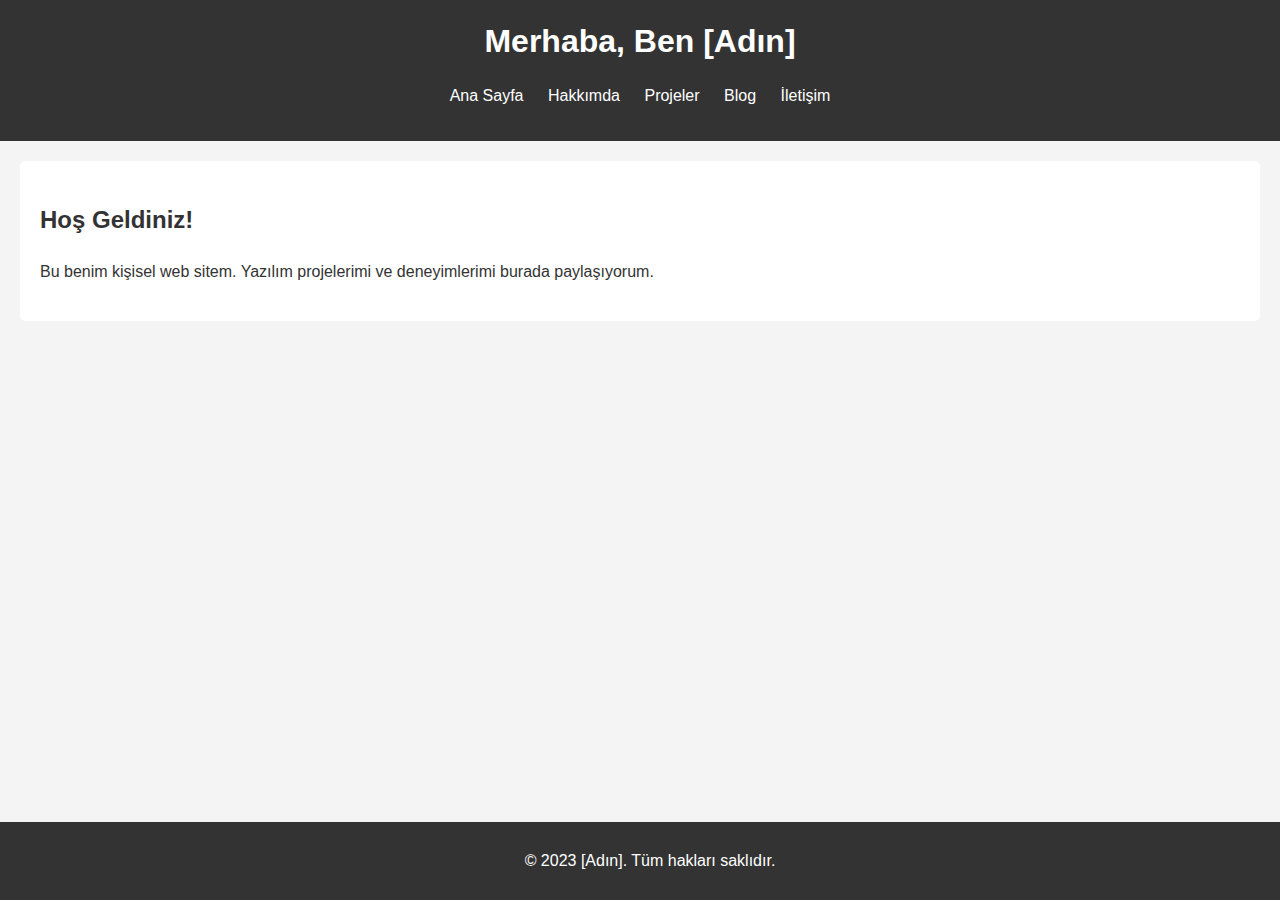
==== index.html @ 4fca2917 "İlk commit" ====
<!DOCTYPE html>
<html lang="tr">
<head>
    <meta charset="UTF-8">
    <meta name="viewport" content="width=device-width, initial-scale=1.0">
    <title>Kendim - Ana Sayfa</title>
    <link rel="stylesheet" href="styles/style.css">
</head>
<body>
    <header>
        <h1>Merhaba, Ben [Adın]</h1>
        <nav>
            <ul>
                <li><a href="index.html">Ana Sayfa</a></li>
                <li><a href="about.html">Hakkımda</a></li>
                <li><a href="projects.html">Projeler</a></li>
                <li><a href="blog.html">Blog</a></li>
                <li><a href="contact.html">İletişim</a></li>
            </ul>
        </nav>
    </header>

    <section>
        <h2>Hoş Geldiniz!</h2>
        <p>Bu benim kişisel web sitem. Yazılım projelerimi ve deneyimlerimi burada paylaşıyorum.</p>
    </section>

    <footer>
        <p>&copy; 2023 [Adın]. Tüm hakları saklıdır.</p>
    </footer>
</body>
</html>
---- styles/style.css ----
/* Genel Stil */
body {
    font-family: Arial, sans-serif;
    line-height: 1.6;
    margin: 0;
    padding: 0;
    background-color: #f4f4f4;
    color: #333;
}

header {
    background: #333;
    color: #fff;
    padding: 1rem 0;
    text-align: center;
}

header h1 {
    margin: 0;
}

nav ul {
    list-style: none;
    padding: 0;
}

nav ul li {
    display: inline;
    margin: 0 10px;
}

nav ul li a {
    color: #fff;
    text-decoration: none;
}

section {
    padding: 20px;
    margin: 20px;
    background: #fff;
    border-radius: 5px;
}

footer {
    text-align: center;
    padding: 10px;
    background: #333;
    color: #fff;
    position: fixed;
    bottom: 0;
    width: 100%;
}
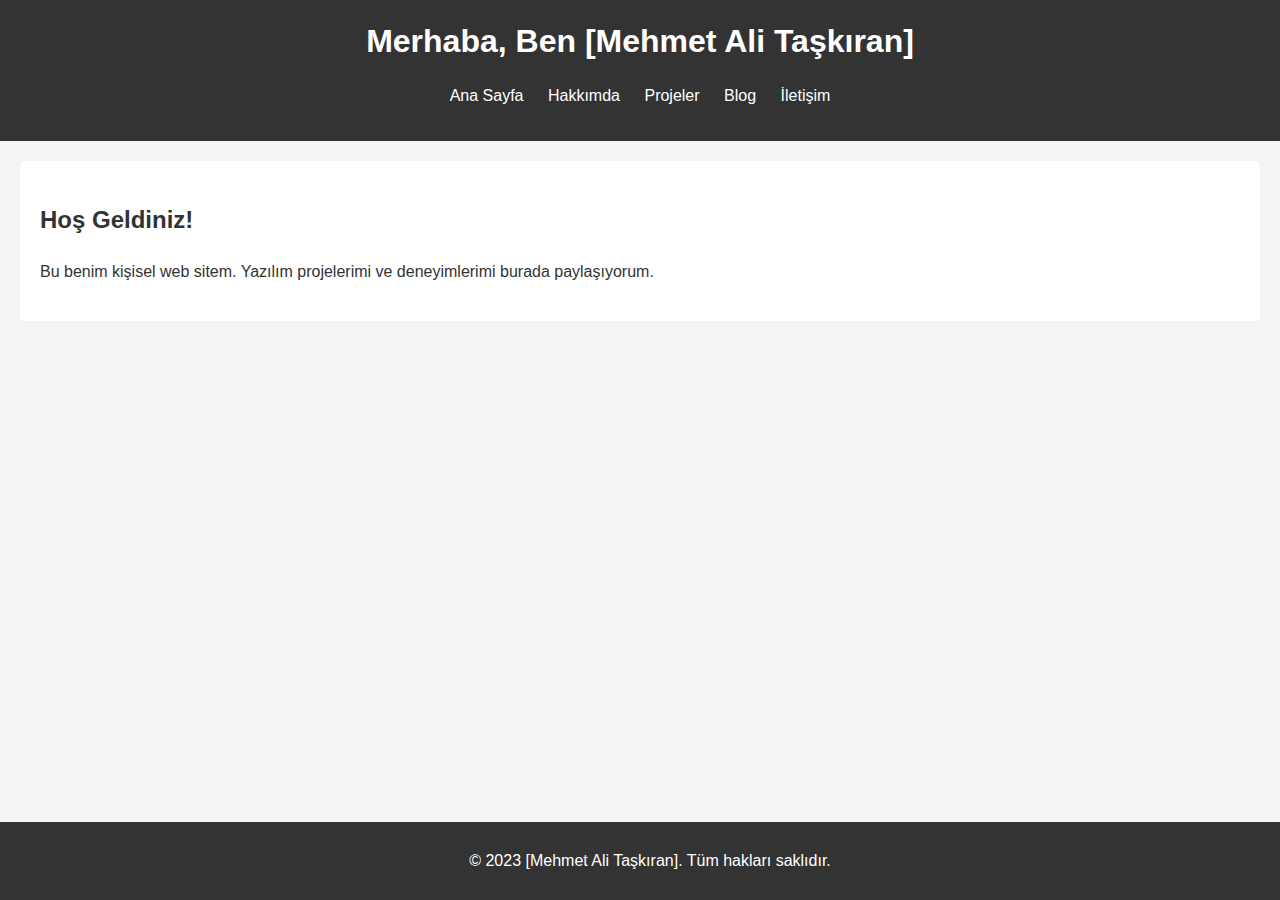
==== commit 0b458e96: "Ana sayfa güncellendi" ====
--- a/index.html
+++ b/index.html
@@ -8,7 +8,7 @@
 </head>
 <body>
     <header>
-        <h1>Merhaba, Ben [Adın]</h1>
+        <h1>Merhaba, Ben [Mehmet Ali Taşkıran]</h1>
         <nav>
             <ul>
                 <li><a href="index.html">Ana Sayfa</a></li>
@@ -26,7 +26,7 @@
     </section>
 
     <footer>
-        <p>&copy; 2023 [Adın]. Tüm hakları saklıdır.</p>
+        <p>&copy; 2023 [Mehmet Ali Taşkıran]. Tüm hakları saklıdır.</p>
     </footer>
 </body>
 </html>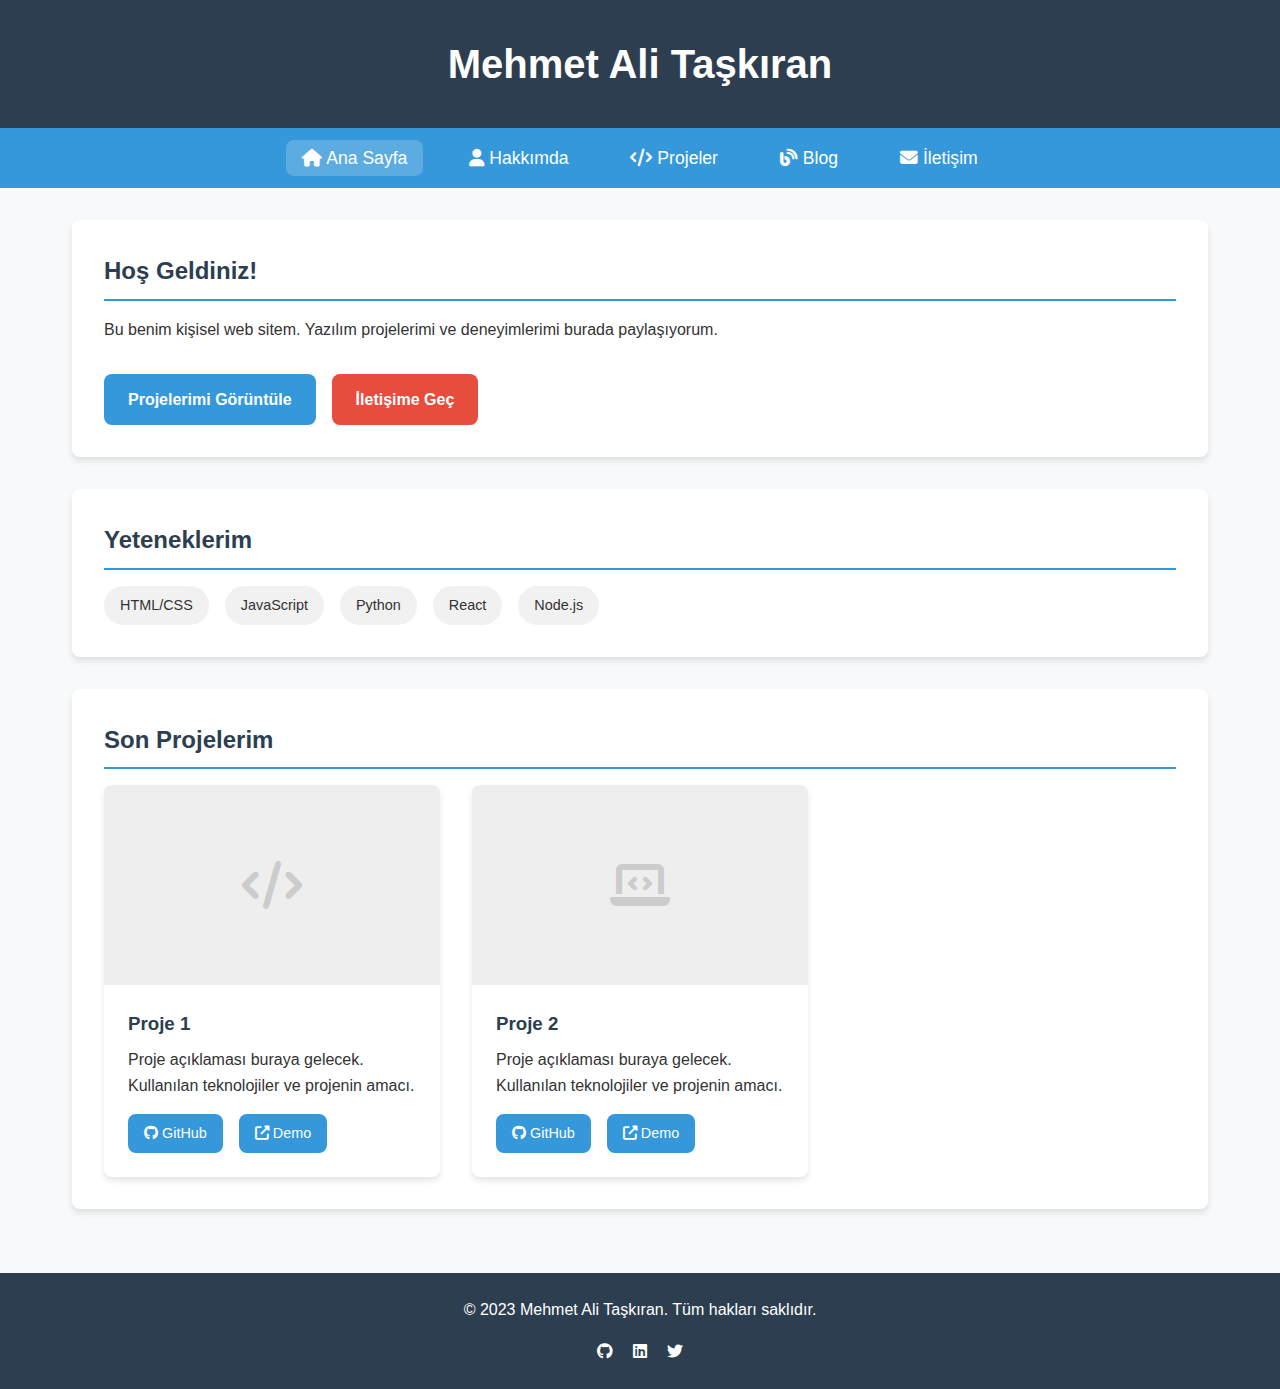
==== commit 5df2f622: "yeni, düzen" ====
--- a/index.html
+++ b/index.html
@@ -3,30 +3,87 @@
 <head>
     <meta charset="UTF-8">
     <meta name="viewport" content="width=device-width, initial-scale=1.0">
-    <title>Kendim - Ana Sayfa</title>
+    <title>Mehmet Ali Taşkıran - Ana Sayfa</title>
     <link rel="stylesheet" href="styles/style.css">
+    <link rel="stylesheet" href="https://cdnjs.cloudflare.com/ajax/libs/font-awesome/6.4.0/css/all.min.css">
 </head>
 <body>
     <header>
-        <h1>Merhaba, Ben [Mehmet Ali Taşkıran]</h1>
-        <nav>
-            <ul>
-                <li><a href="index.html">Ana Sayfa</a></li>
-                <li><a href="about.html">Hakkımda</a></li>
-                <li><a href="projects.html">Projeler</a></li>
-                <li><a href="blog.html">Blog</a></li>
-                <li><a href="contact.html">İletişim</a></li>
-            </ul>
-        </nav>
+        <h1>Mehmet Ali Taşkıran</h1>
     </header>
+    
+    <nav>
+        <ul>
+            <li><a href="index.html" class="active"><i class="fas fa-home"></i> Ana Sayfa</a></li>
+            <li><a href="about.html"><i class="fas fa-user"></i> Hakkımda</a></li>
+            <li><a href="projects.html"><i class="fas fa-code"></i> Projeler</a></li>
+            <li><a href="blog.html"><i class="fas fa-blog"></i> Blog</a></li>
+            <li><a href="contact.html"><i class="fas fa-envelope"></i> İletişim</a></li>
+        </ul>
+    </nav>
 
-    <section>
-        <h2>Hoş Geldiniz!</h2>
-        <p>Bu benim kişisel web sitem. Yazılım projelerimi ve deneyimlerimi burada paylaşıyorum.</p>
-    </section>
+    <main>
+        <section>
+            <h2>Hoş Geldiniz!</h2>
+            <p>Bu benim kişisel web sitem. Yazılım projelerimi ve deneyimlerimi burada paylaşıyorum.</p>
+            <div class="hero-buttons" style="margin-top: 2rem; display: flex; gap: 1rem;">
+                <a href="projects.html" style="background-color: var(--primary-color); color: white; padding: 0.8rem 1.5rem; border-radius: var(--border-radius); font-weight: 600;">Projelerimi Görüntüle</a>
+                <a href="contact.html" style="background-color: var(--accent-color); color: white; padding: 0.8rem 1.5rem; border-radius: var(--border-radius); font-weight: 600;">İletişime Geç</a>
+            </div>
+        </section>
+
+        <section>
+            <h2>Yeteneklerim</h2>
+            <div style="display: flex; flex-wrap: wrap; gap: 1rem; margin-top: 1rem;">
+                <span style="background-color: #f1f1f1; padding: 0.5rem 1rem; border-radius: 20px; font-size: 0.9rem;">HTML/CSS</span>
+                <span style="background-color: #f1f1f1; padding: 0.5rem 1rem; border-radius: 20px; font-size: 0.9rem;">JavaScript</span>
+                <span style="background-color: #f1f1f1; padding: 0.5rem 1rem; border-radius: 20px; font-size: 0.9rem;">Python</span>
+                <span style="background-color: #f1f1f1; padding: 0.5rem 1rem; border-radius: 20px; font-size: 0.9rem;">React</span>
+                <span style="background-color: #f1f1f1; padding: 0.5rem 1rem; border-radius: 20px; font-size: 0.9rem;">Node.js</span>
+            </div>
+        </section>
+
+        <section>
+            <h2>Son Projelerim</h2>
+            <div class="project-container">
+                <div class="project-card">
+                    <div class="project-image">
+                        <i class="fas fa-code" style="font-size: 3rem; color: #ccc;"></i>
+                    </div>
+                    <div class="project-content">
+                        <h3>Proje 1</h3>
+                        <p>Proje açıklaması buraya gelecek. Kullanılan teknolojiler ve projenin amacı.</p>
+                        <div class="project-links">
+                            <a href="#"><i class="fab fa-github"></i> GitHub</a>
+                            <a href="#"><i class="fas fa-external-link-alt"></i> Demo</a>
+                        </div>
+                    </div>
+                </div>
+                
+                <div class="project-card">
+                    <div class="project-image">
+                        <i class="fas fa-laptop-code" style="font-size: 3rem; color: #ccc;"></i>
+                    </div>
+                    <div class="project-content">
+                        <h3>Proje 2</h3>
+                        <p>Proje açıklaması buraya gelecek. Kullanılan teknolojiler ve projenin amacı.</p>
+                        <div class="project-links">
+                            <a href="#"><i class="fab fa-github"></i> GitHub</a>
+                            <a href="#"><i class="fas fa-external-link-alt"></i> Demo</a>
+                        </div>
+                    </div>
+                </div>
+            </div>
+        </section>
+    </main>
 
     <footer>
-        <p>&copy; 2023 [Mehmet Ali Taşkıran]. Tüm hakları saklıdır.</p>
+        <p>&copy; 2023 Mehmet Ali Taşkıran. Tüm hakları saklıdır.</p>
+        <div style="margin-top: 1rem;">
+            <a href="#" style="color: white; margin: 0 0.5rem;"><i class="fab fa-github"></i></a>
+            <a href="#" style="color: white; margin: 0 0.5rem;"><i class="fab fa-linkedin"></i></a>
+            <a href="#" style="color: white; margin: 0 0.5rem;"><i class="fab fa-twitter"></i></a>
+        </div>
     </footer>
 </body>
 </html>--- a/styles/style.css
+++ b/styles/style.css
@@ -1,52 +1,257 @@
-/* Genel Stil */
-body {
-    font-family: Arial, sans-serif;
-    line-height: 1.6;
+/* Modern Style Sheet */
+:root {
+    --primary-color: #3498db;
+    --secondary-color: #2c3e50;
+    --accent-color: #e74c3c;
+    --light-bg: #f8f9fa;
+    --dark-text: #333333;
+    --light-text: #ffffff;
+    --border-radius: 8px;
+    --box-shadow: 0 4px 6px rgba(0, 0, 0, 0.1);
+    --transition: all 0.3s ease;
+  }
+  
+  * {
     margin: 0;
     padding: 0;
-    background-color: #f4f4f4;
-    color: #333;
-}
-
-header {
-    background: #333;
-    color: #fff;
+    box-sizing: border-box;
+  }
+  
+  body {
+    font-family: 'Segoe UI', Tahoma, Geneva, Verdana, sans-serif;
+    line-height: 1.6;
+    background-color: var(--light-bg);
+    color: var(--dark-text);
+    display: flex;
+    flex-direction: column;
+    min-height: 100vh;
+  }
+  
+  header {
+    background: var(--secondary-color);
+    color: var(--light-text);
+    padding: 2rem 0;
+    text-align: center;
+    box-shadow: var(--box-shadow);
+  }
+  
+  header h1 {
+    margin: 0;
+    font-size: 2.5rem;
+    font-weight: 600;
+  }
+  
+  nav {
     padding: 1rem 0;
+    background-color: var(--primary-color);
+  }
+  
+  nav ul {
+    list-style: none;
+    display: flex;
+    justify-content: center;
+    flex-wrap: wrap;
+  }
+  
+  nav ul li {
+    margin: 0 15px;
+  }
+  
+  nav ul li a {
+    color: var(--light-text);
+    text-decoration: none;
+    font-weight: 500;
+    font-size: 1.1rem;
+    padding: 0.5rem 1rem;
+    border-radius: var(--border-radius);
+    transition: var(--transition);
+  }
+  
+  nav ul li a:hover {
+    background-color: rgba(255, 255, 255, 0.2);
+    transform: translateY(-2px);
+  }
+  
+  .active {
+    background-color: rgba(255, 255, 255, 0.2);
+  }
+  
+  main {
+    flex: 1;
+    padding: 2rem;
+    max-width: 1200px;
+    margin: 0 auto;
+    width: 100%;
+  }
+  
+  section {
+    background: white;
+    border-radius: var(--border-radius);
+    padding: 2rem;
+    margin-bottom: 2rem;
+    box-shadow: var(--box-shadow);
+    transition: var(--transition);
+  }
+  
+  section:hover {
+    transform: translateY(-5px);
+    box-shadow: 0 6px 12px rgba(0, 0, 0, 0.1);
+  }
+  
+  h2 {
+    color: var(--secondary-color);
+    margin-bottom: 1rem;
+    padding-bottom: 0.5rem;
+    border-bottom: 2px solid var(--primary-color);
+  }
+  
+  a {
+    color: var(--primary-color);
+    text-decoration: none;
+    transition: var(--transition);
+  }
+  
+  a:hover {
+    color: var(--accent-color);
+  }
+  
+  /* Form styles */
+  form {
+    display: flex;
+    flex-direction: column;
+    max-width: 600px;
+  }
+  
+  label {
+    margin-top: 1rem;
+    margin-bottom: 0.5rem;
+    font-weight: 500;
+  }
+  
+  input, textarea {
+    padding: 0.8rem;
+    margin-bottom: 1.5rem;
+    border: 1px solid #ddd;
+    border-radius: var(--border-radius);
+    font-family: inherit;
+    transition: var(--transition);
+  }
+  
+  input:focus, textarea:focus {
+    outline: none;
+    border-color: var(--primary-color);
+    box-shadow: 0 0 0 2px rgba(52, 152, 219, 0.2);
+  }
+  
+  button {
+    background-color: var(--primary-color);
+    color: white;
+    border: none;
+    padding: 0.8rem 1.5rem;
+    border-radius: var(--border-radius);
+    cursor: pointer;
+    font-weight: 600;
+    font-size: 1rem;
+    transition: var(--transition);
+    align-self: flex-start;
+  }
+  
+  button:hover {
+    background-color: #2980b9;
+    transform: translateY(-2px);
+  }
+  
+  footer {
     text-align: center;
-}
-
-header h1 {
-    margin: 0;
-}
-
-nav ul {
-    list-style: none;
-    padding: 0;
-}
-
-nav ul li {
-    display: inline;
-    margin: 0 10px;
-}
-
-nav ul li a {
-    color: #fff;
-    text-decoration: none;
-}
-
-section {
-    padding: 20px;
-    margin: 20px;
-    background: #fff;
-    border-radius: 5px;
-}
-
-footer {
-    text-align: center;
-    padding: 10px;
-    background: #333;
-    color: #fff;
-    position: fixed;
-    bottom: 0;
-    width: 100%;
-}+    padding: 1.5rem;
+    background: var(--secondary-color);
+    color: var(--light-text);
+    margin-top: auto;
+  }
+  
+  /* Project cards */
+  .project-container {
+    display: grid;
+    grid-template-columns: repeat(auto-fill, minmax(300px, 1fr));
+    gap: 2rem;
+  }
+  
+  .project-card {
+    border-radius: var(--border-radius);
+    overflow: hidden;
+    box-shadow: var(--box-shadow);
+    transition: var(--transition);
+  }
+  
+  .project-card:hover {
+    transform: translateY(-5px);
+    box-shadow: 0 6px 12px rgba(0, 0, 0, 0.1);
+  }
+  
+  .project-image {
+    height: 200px;
+    background-color: #eee;
+    display: flex;
+    align-items: center;
+    justify-content: center;
+  }
+  
+  .project-content {
+    padding: 1.5rem;
+  }
+  
+  .project-content h3 {
+    margin-bottom: 0.5rem;
+    color: var(--secondary-color);
+  }
+  
+  .project-links {
+    margin-top: 1rem;
+    display: flex;
+    gap: 1rem;
+  }
+  
+  .project-links a {
+    display: inline-block;
+    padding: 0.5rem 1rem;
+    background-color: var(--primary-color);
+    color: white;
+    border-radius: var(--border-radius);
+    font-size: 0.9rem;
+  }
+  
+  .project-links a:hover {
+    background-color: #2980b9;
+  }
+  
+  /* Responsive design */
+  @media (max-width: 768px) {
+    header {
+      padding: 1rem 0;
+    }
+    
+    header h1 {
+      font-size: 2rem;
+    }
+    
+    nav ul {
+      flex-direction: column;
+      align-items: center;
+    }
+    
+    nav ul li {
+      margin: 0.5rem 0;
+    }
+    
+    main {
+      padding: 1rem;
+    }
+    
+    section {
+      padding: 1.5rem;
+    }
+    
+    .project-container {
+      grid-template-columns: 1fr;
+    }
+  }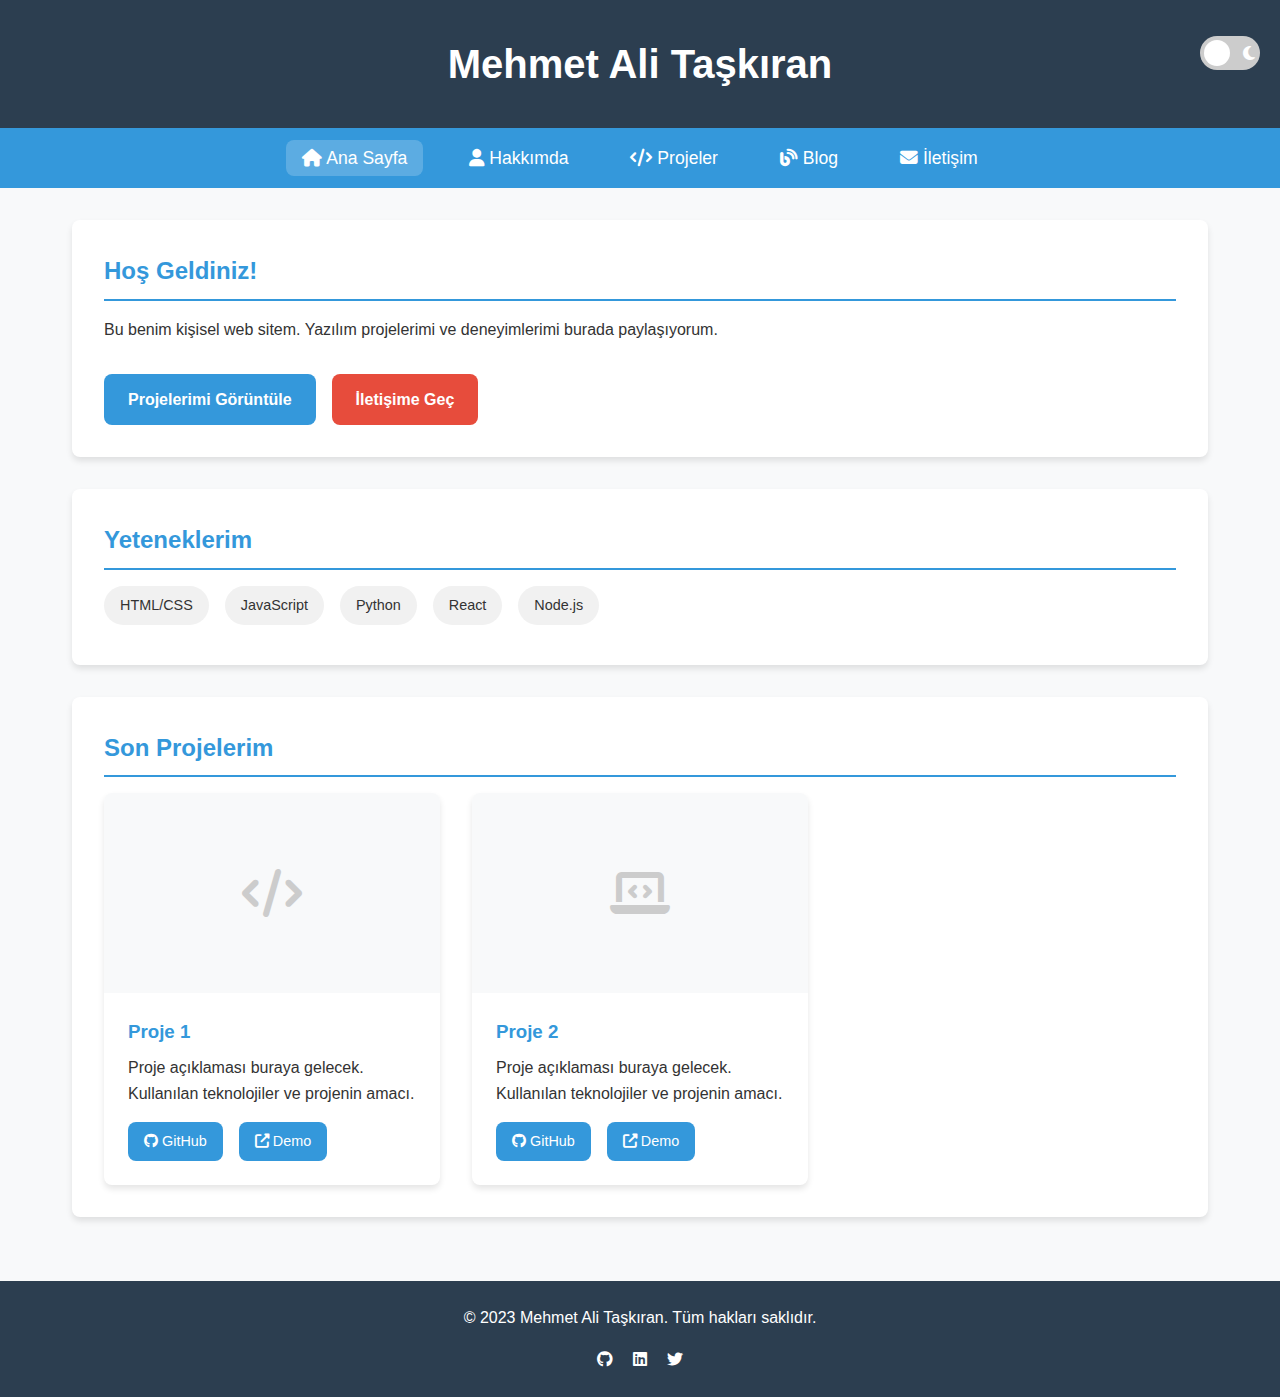
==== commit 77d048a2: "karanlık mod eklendi" ====
--- a/index.html
+++ b/index.html
@@ -1,15 +1,27 @@
 <!DOCTYPE html>
-<html lang="tr">
+<html lang="tr" data-theme="light">
 <head>
     <meta charset="UTF-8">
     <meta name="viewport" content="width=device-width, initial-scale=1.0">
     <title>Mehmet Ali Taşkıran - Ana Sayfa</title>
     <link rel="stylesheet" href="styles/style.css">
     <link rel="stylesheet" href="https://cdnjs.cloudflare.com/ajax/libs/font-awesome/6.4.0/css/all.min.css">
+    <script src="scripts/darkmode.js" defer></script>
 </head>
 <body>
     <header>
         <h1>Mehmet Ali Taşkıran</h1>
+        <div class="theme-switch-wrapper">
+            <label class="theme-switch" for="theme-toggle">
+                <input type="checkbox" id="theme-toggle" />
+                <div class="slider round">
+                    <div class="slider-icons">
+                        <i class="fas fa-sun"></i>
+                        <i class="fas fa-moon"></i>
+                    </div>
+                </div>
+            </label>
+        </div>
     </header>
     
     <nav>
@@ -26,7 +38,7 @@
         <section>
             <h2>Hoş Geldiniz!</h2>
             <p>Bu benim kişisel web sitem. Yazılım projelerimi ve deneyimlerimi burada paylaşıyorum.</p>
-            <div class="hero-buttons" style="margin-top: 2rem; display: flex; gap: 1rem;">
+            <div class="hero-buttons" style="margin-top: 2rem; display: flex; gap: 1rem; flex-wrap: wrap;">
                 <a href="projects.html" style="background-color: var(--primary-color); color: white; padding: 0.8rem 1.5rem; border-radius: var(--border-radius); font-weight: 600;">Projelerimi Görüntüle</a>
                 <a href="contact.html" style="background-color: var(--accent-color); color: white; padding: 0.8rem 1.5rem; border-radius: var(--border-radius); font-weight: 600;">İletişime Geç</a>
             </div>
@@ -34,12 +46,12 @@
 
         <section>
             <h2>Yeteneklerim</h2>
-            <div style="display: flex; flex-wrap: wrap; gap: 1rem; margin-top: 1rem;">
-                <span style="background-color: #f1f1f1; padding: 0.5rem 1rem; border-radius: 20px; font-size: 0.9rem;">HTML/CSS</span>
-                <span style="background-color: #f1f1f1; padding: 0.5rem 1rem; border-radius: 20px; font-size: 0.9rem;">JavaScript</span>
-                <span style="background-color: #f1f1f1; padding: 0.5rem 1rem; border-radius: 20px; font-size: 0.9rem;">Python</span>
-                <span style="background-color: #f1f1f1; padding: 0.5rem 1rem; border-radius: 20px; font-size: 0.9rem;">React</span>
-                <span style="background-color: #f1f1f1; padding: 0.5rem 1rem; border-radius: 20px; font-size: 0.9rem;">Node.js</span>
+            <div style="display: flex; flex-wrap: wrap; gap: 0.5rem; margin-top: 1rem;">
+                <span class="skill-tag">HTML/CSS</span>
+                <span class="skill-tag">JavaScript</span>
+                <span class="skill-tag">Python</span>
+                <span class="skill-tag">React</span>
+                <span class="skill-tag">Node.js</span>
             </div>
         </section>
 
--- a/styles/style.css
+++ b/styles/style.css
@@ -1,14 +1,30 @@
-/* Modern Style Sheet */
+/* Modern Style Sheet with Dark Mode Support */
 :root {
+    /* Light mode variables */
     --primary-color: #3498db;
     --secondary-color: #2c3e50;
     --accent-color: #e74c3c;
     --light-bg: #f8f9fa;
     --dark-text: #333333;
     --light-text: #ffffff;
+    --card-bg: #ffffff;
     --border-radius: 8px;
     --box-shadow: 0 4px 6px rgba(0, 0, 0, 0.1);
     --transition: all 0.3s ease;
+    --skill-bg: #f1f1f1;
+  }
+  
+  /* Dark mode variables */
+  [data-theme="dark"] {
+    --primary-color: #4fa3e0;
+    --secondary-color: #1a2530;
+    --accent-color: #e74c3c;
+    --light-bg: #1a1a1a;
+    --dark-text: #f0f0f0;
+    --light-text: #ffffff;
+    --card-bg: #2a2a2a;
+    --box-shadow: 0 4px 6px rgba(0, 0, 0, 0.3);
+    --skill-bg: #333333;
   }
   
   * {
@@ -25,6 +41,7 @@
     display: flex;
     flex-direction: column;
     min-height: 100vh;
+    transition: background-color 0.3s ease, color 0.3s ease;
   }
   
   header {
@@ -85,7 +102,7 @@
   }
   
   section {
-    background: white;
+    background: var(--card-bg);
     border-radius: var(--border-radius);
     padding: 2rem;
     margin-bottom: 2rem;
@@ -99,7 +116,7 @@
   }
   
   h2 {
-    color: var(--secondary-color);
+    color: var(--primary-color);
     margin-bottom: 1rem;
     padding-bottom: 0.5rem;
     border-bottom: 2px solid var(--primary-color);
@@ -135,6 +152,8 @@
     border-radius: var(--border-radius);
     font-family: inherit;
     transition: var(--transition);
+    background-color: var(--light-bg);
+    color: var(--dark-text);
   }
   
   input:focus, textarea:focus {
@@ -169,6 +188,79 @@
     margin-top: auto;
   }
   
+  /* Dark mode toggle */
+  .theme-switch-wrapper {
+    display: flex;
+    align-items: center;
+    position: absolute;
+    top: 20px;
+    right: 20px;
+  }
+  
+  .theme-switch {
+    display: inline-block;
+    height: 34px;
+    position: relative;
+    width: 60px;
+  }
+  
+  .theme-switch input {
+    display: none;
+  }
+  
+  .slider {
+    background-color: #ccc;
+    bottom: 0;
+    cursor: pointer;
+    left: 0;
+    position: absolute;
+    right: 0;
+    top: 0;
+    transition: .4s;
+    border-radius: 34px;
+  }
+  
+  .slider:before {
+    background-color: white;
+    bottom: 4px;
+    content: "";
+    height: 26px;
+    left: 4px;
+    position: absolute;
+    transition: .4s;
+    width: 26px;
+    border-radius: 50%;
+  }
+  
+  input:checked + .slider {
+    background-color: var(--primary-color);
+  }
+  
+  input:checked + .slider:before {
+    transform: translateX(26px);
+  }
+  
+  .slider-icons {
+    color: var(--light-text);
+    position: absolute;
+    top: 50%;
+    transform: translateY(-50%);
+    z-index: 1;
+    width: 100%;
+    display: flex;
+    justify-content: space-between;
+    padding: 0 5px;
+    box-sizing: border-box;
+  }
+  
+  .slider-icons i:first-child {
+    margin-right: auto;
+  }
+  
+  .slider-icons i:last-child {
+    margin-left: auto;
+  }
+  
   /* Project cards */
   .project-container {
     display: grid;
@@ -181,6 +273,7 @@
     overflow: hidden;
     box-shadow: var(--box-shadow);
     transition: var(--transition);
+    background-color: var(--card-bg);
   }
   
   .project-card:hover {
@@ -190,7 +283,7 @@
   
   .project-image {
     height: 200px;
-    background-color: #eee;
+    background-color: var(--light-bg);
     display: flex;
     align-items: center;
     justify-content: center;
@@ -202,7 +295,7 @@
   
   .project-content h3 {
     margin-bottom: 0.5rem;
-    color: var(--secondary-color);
+    color: var(--primary-color);
   }
   
   .project-links {
@@ -224,6 +317,19 @@
     background-color: #2980b9;
   }
   
+  /* Skills tag */
+  .skill-tag {
+    background-color: var(--skill-bg);
+    padding: 0.5rem 1rem;
+    border-radius: 20px;
+    font-size: 0.9rem;
+    margin-right: 0.5rem;
+    margin-bottom: 0.5rem;
+    display: inline-block;
+    color: var(--dark-text);
+    transition: var(--transition);
+  }
+  
   /* Responsive design */
   @media (max-width: 768px) {
     header {
@@ -254,4 +360,12 @@
     .project-container {
       grid-template-columns: 1fr;
     }
+    
+    .theme-switch-wrapper {
+      position: relative;
+      top: 0;
+      right: 0;
+      justify-content: center;
+      margin: 1rem 0;
+    }
   }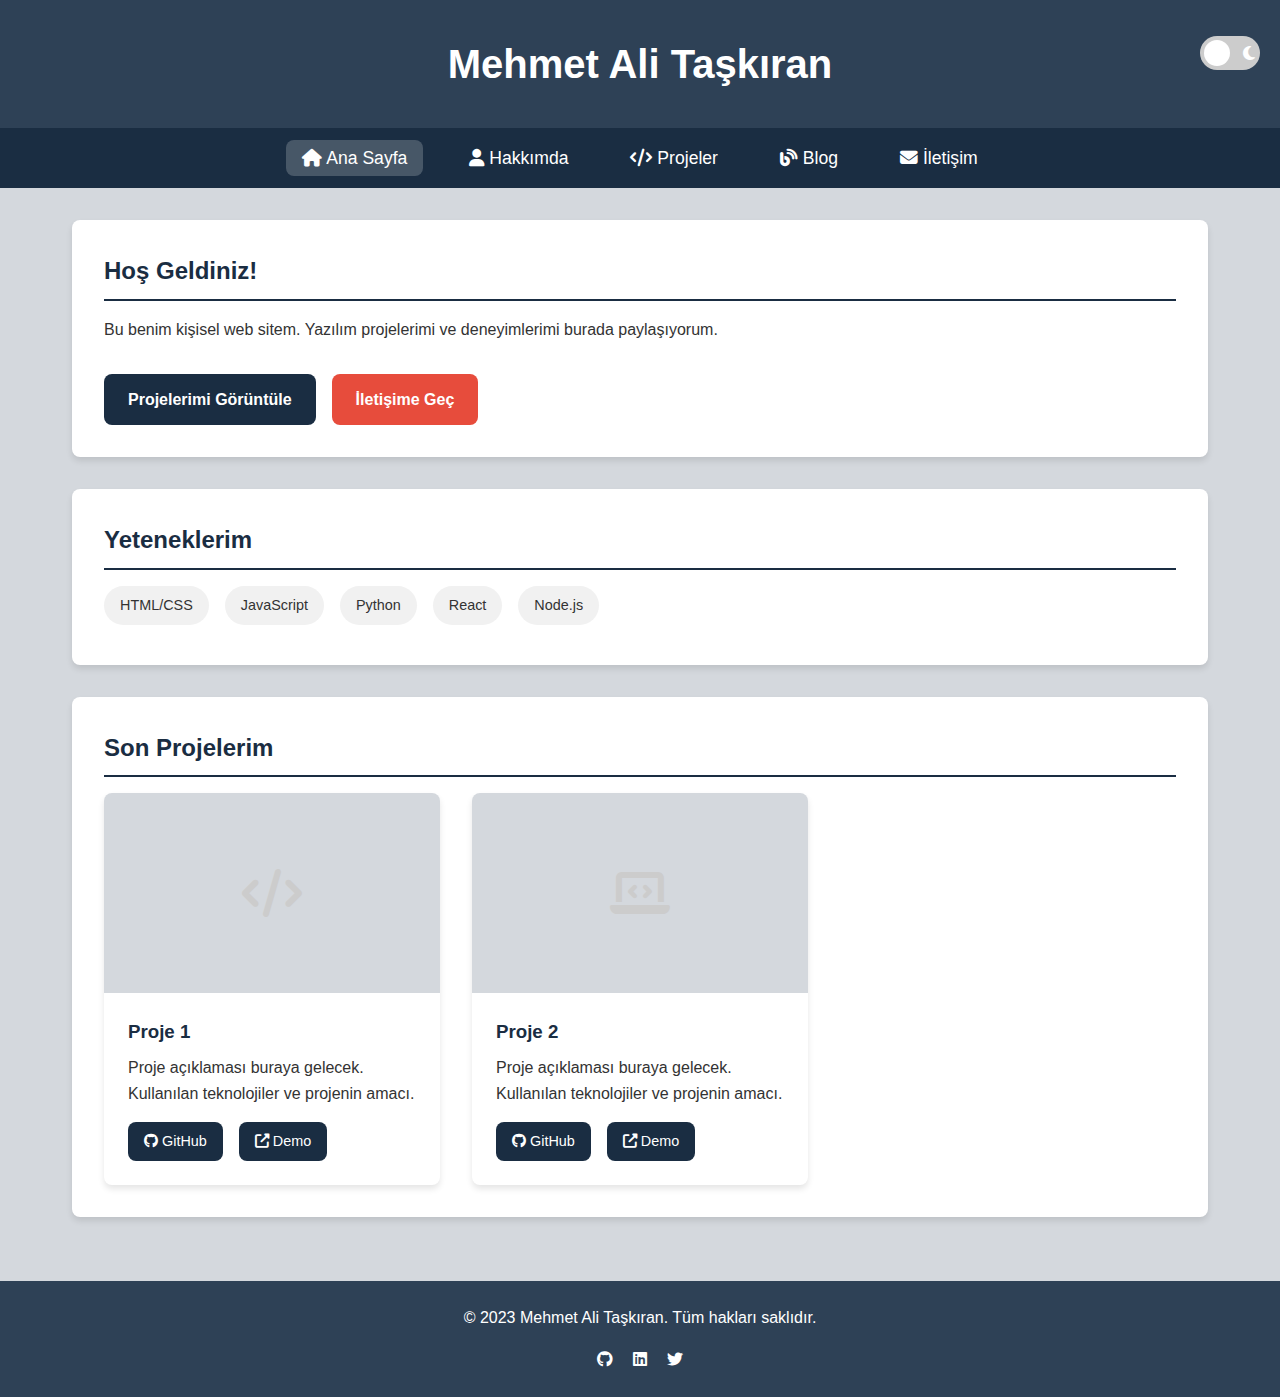
==== commit 2127d9fa: "dark mode update" ====
--- a/index.html
+++ b/index.html
@@ -97,5 +97,6 @@
             <a href="#" style="color: white; margin: 0 0.5rem;"><i class="fab fa-twitter"></i></a>
         </div>
     </footer>
+    <script src="scripts/darkmode.js"></script>
 </body>
 </html>--- a/styles/style.css
+++ b/styles/style.css
@@ -1,10 +1,10 @@
 /* Modern Style Sheet with Dark Mode Support */
 :root {
     /* Light mode variables */
-    --primary-color: #3498db;
-    --secondary-color: #2c3e50;
+    --primary-color: #1a2d42;
+    --secondary-color: #2e4156;
     --accent-color: #e74c3c;
-    --light-bg: #f8f9fa;
+    --light-bg: #d4d8dd;
     --dark-text: #333333;
     --light-text: #ffffff;
     --card-bg: #ffffff;
@@ -14,18 +14,18 @@
     --skill-bg: #f1f1f1;
   }
   
-  /* Dark mode variables */
-  [data-theme="dark"] {
-    --primary-color: #4fa3e0;
-    --secondary-color: #1a2530;
-    --accent-color: #e74c3c;
-    --light-bg: #1a1a1a;
-    --dark-text: #f0f0f0;
-    --light-text: #ffffff;
-    --card-bg: #2a2a2a;
-    --box-shadow: 0 4px 6px rgba(0, 0, 0, 0.3);
-    --skill-bg: #333333;
-  }
+/* Dark mode variables */
+[data-theme="dark"] {
+  --primary-color: #3b82f6; /* Daha canlı bir mavi tonu */
+  --secondary-color: #121a24; /* Daha koyu bir arka plan */
+  --accent-color: #f87171; /* Daha yumuşak ama belirgin bir kırmızı */
+  --light-bg: #181818; /* Hafifçe koyulaştırılmış arka plan */
+  --dark-text: #e5e7eb; /* Daha yumuşak beyaz metin */
+  --light-text: #ffffff;
+  --card-bg: #242424; /* Hafifçe koyulaştırılmış kart arka planı */
+  --box-shadow: 0 4px 6px rgba(0, 0, 0, 0.5); /* Daha koyu bir gölge */
+  --skill-bg: #2d2d2d; /* Hafifçe koyulaştırılmış arka plan rengi */
+}
   
   * {
     margin: 0;
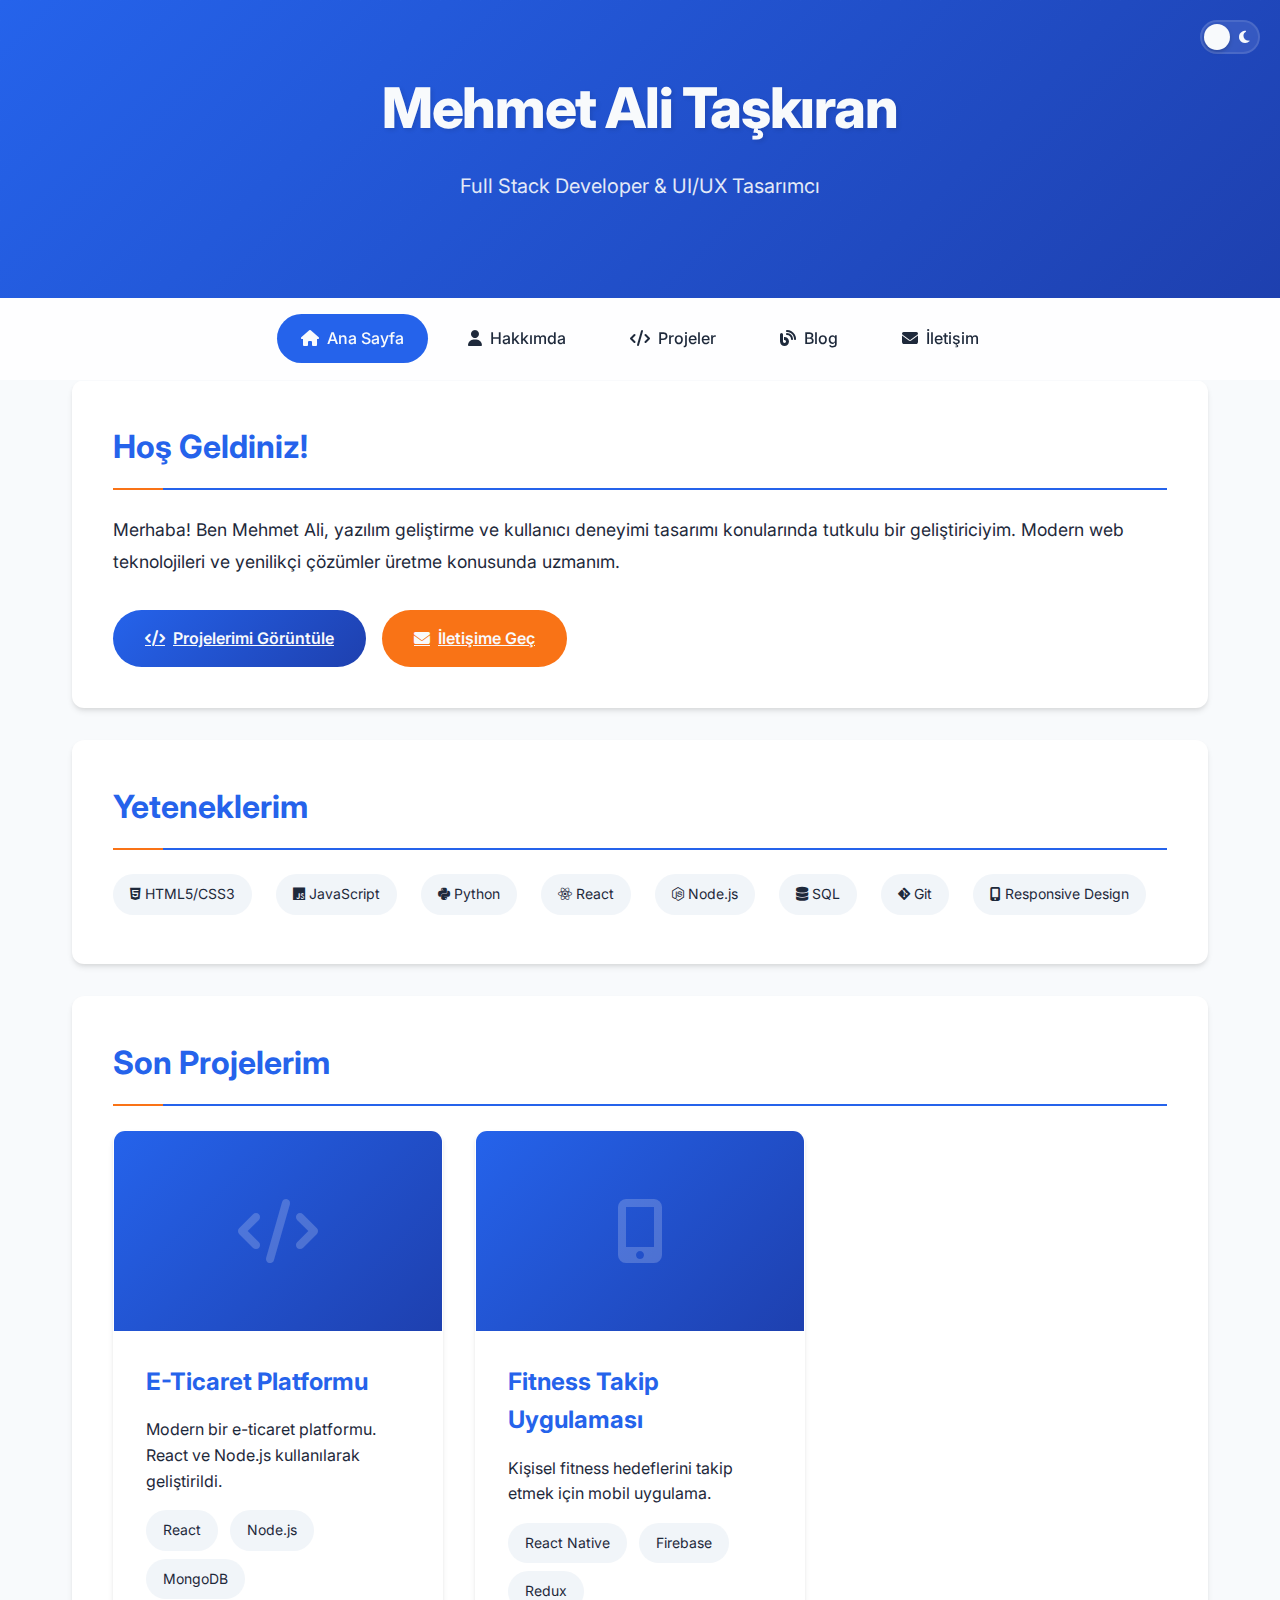
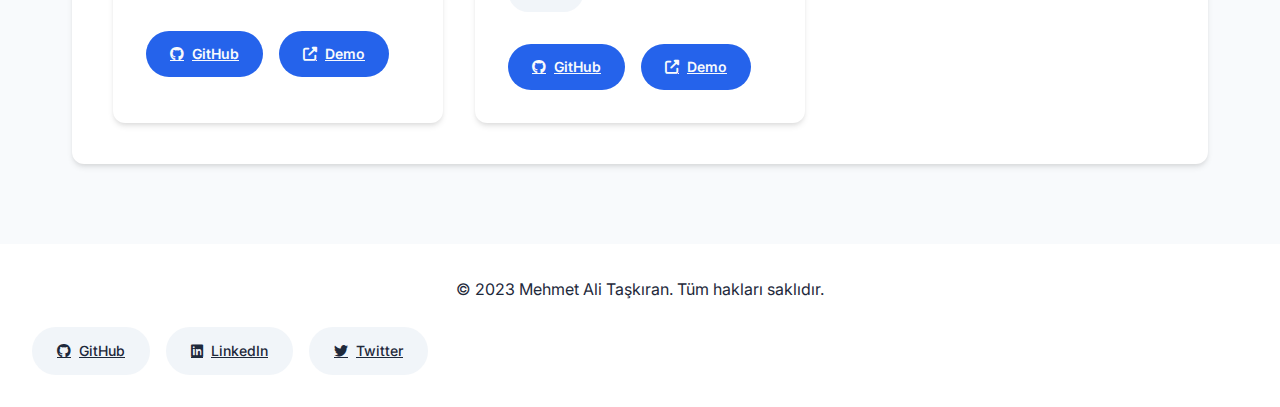
==== commit c6225231: "yeni düzen" ====
--- a/index.html
+++ b/index.html
@@ -6,11 +6,13 @@
     <title>Mehmet Ali Taşkıran - Ana Sayfa</title>
     <link rel="stylesheet" href="styles/style.css">
     <link rel="stylesheet" href="https://cdnjs.cloudflare.com/ajax/libs/font-awesome/6.4.0/css/all.min.css">
+    <link href="https://fonts.googleapis.com/css2?family=Inter:wght@400;500;600;700;800&display=swap" rel="stylesheet">
     <script src="scripts/darkmode.js" defer></script>
 </head>
 <body>
     <header>
         <h1>Mehmet Ali Taşkıran</h1>
+        <p style="font-size: 1.25rem; margin-top: 1rem; opacity: 0.9;">Full Stack Developer & UI/UX Tasarımcı</p>
         <div class="theme-switch-wrapper">
             <label class="theme-switch" for="theme-toggle">
                 <input type="checkbox" id="theme-toggle" />
@@ -37,21 +39,24 @@
     <main>
         <section>
             <h2>Hoş Geldiniz!</h2>
-            <p>Bu benim kişisel web sitem. Yazılım projelerimi ve deneyimlerimi burada paylaşıyorum.</p>
-            <div class="hero-buttons" style="margin-top: 2rem; display: flex; gap: 1rem; flex-wrap: wrap;">
-                <a href="projects.html" style="background-color: var(--primary-color); color: white; padding: 0.8rem 1.5rem; border-radius: var(--border-radius); font-weight: 600;">Projelerimi Görüntüle</a>
-                <a href="contact.html" style="background-color: var(--accent-color); color: white; padding: 0.8rem 1.5rem; border-radius: var(--border-radius); font-weight: 600;">İletişime Geç</a>
+            <p style="font-size: 1.1rem; line-height: 1.8; margin-bottom: 2rem;">Merhaba! Ben Mehmet Ali, yazılım geliştirme ve kullanıcı deneyimi tasarımı konularında tutkulu bir geliştiriciyim. Modern web teknolojileri ve yenilikçi çözümler üretme konusunda uzmanım.</p>
+            <div class="hero-buttons" style="display: flex; gap: 1rem; flex-wrap: wrap;">
+                <a href="projects.html" style="display: inline-flex; align-items: center; gap: 0.5rem; background: linear-gradient(135deg, var(--gradient-start), var(--gradient-end)); color: var(--light-text); padding: 1rem 2rem; border-radius: 9999px; font-weight: 600; transition: var(--transition);"><i class="fas fa-code"></i> Projelerimi Görüntüle</a>
+                <a href="contact.html" style="display: inline-flex; align-items: center; gap: 0.5rem; background: var(--accent-color); color: var(--light-text); padding: 1rem 2rem; border-radius: 9999px; font-weight: 600; transition: var(--transition);"><i class="fas fa-envelope"></i> İletişime Geç</a>
             </div>
         </section>
 
         <section>
             <h2>Yeteneklerim</h2>
-            <div style="display: flex; flex-wrap: wrap; gap: 0.5rem; margin-top: 1rem;">
-                <span class="skill-tag">HTML/CSS</span>
-                <span class="skill-tag">JavaScript</span>
-                <span class="skill-tag">Python</span>
-                <span class="skill-tag">React</span>
-                <span class="skill-tag">Node.js</span>
+            <div style="display: flex; flex-wrap: wrap; gap: 1rem; margin-top: 1.5rem;">
+                <span class="skill-tag"><i class="fab fa-html5"></i> HTML5/CSS3</span>
+                <span class="skill-tag"><i class="fab fa-js"></i> JavaScript</span>
+                <span class="skill-tag"><i class="fab fa-python"></i> Python</span>
+                <span class="skill-tag"><i class="fab fa-react"></i> React</span>
+                <span class="skill-tag"><i class="fab fa-node-js"></i> Node.js</span>
+                <span class="skill-tag"><i class="fas fa-database"></i> SQL</span>
+                <span class="skill-tag"><i class="fab fa-git-alt"></i> Git</span>
+                <span class="skill-tag"><i class="fas fa-mobile-alt"></i> Responsive Design</span>
             </div>
         </section>
 
@@ -60,11 +65,16 @@
             <div class="project-container">
                 <div class="project-card">
                     <div class="project-image">
-                        <i class="fas fa-code" style="font-size: 3rem; color: #ccc;"></i>
+                        <i class="fas fa-code"></i>
                     </div>
                     <div class="project-content">
-                        <h3>Proje 1</h3>
-                        <p>Proje açıklaması buraya gelecek. Kullanılan teknolojiler ve projenin amacı.</p>
+                        <h3>E-Ticaret Platformu</h3>
+                        <p>Modern bir e-ticaret platformu. React ve Node.js kullanılarak geliştirildi.</p>
+                        <div style="margin-top: 1rem;">
+                            <span class="skill-tag">React</span>
+                            <span class="skill-tag">Node.js</span>
+                            <span class="skill-tag">MongoDB</span>
+                        </div>
                         <div class="project-links">
                             <a href="#"><i class="fab fa-github"></i> GitHub</a>
                             <a href="#"><i class="fas fa-external-link-alt"></i> Demo</a>
@@ -74,11 +84,16 @@
                 
                 <div class="project-card">
                     <div class="project-image">
-                        <i class="fas fa-laptop-code" style="font-size: 3rem; color: #ccc;"></i>
+                        <i class="fas fa-mobile-alt"></i>
                     </div>
                     <div class="project-content">
-                        <h3>Proje 2</h3>
-                        <p>Proje açıklaması buraya gelecek. Kullanılan teknolojiler ve projenin amacı.</p>
+                        <h3>Fitness Takip Uygulaması</h3>
+                        <p>Kişisel fitness hedeflerini takip etmek için mobil uygulama.</p>
+                        <div style="margin-top: 1rem;">
+                            <span class="skill-tag">React Native</span>
+                            <span class="skill-tag">Firebase</span>
+                            <span class="skill-tag">Redux</span>
+                        </div>
                         <div class="project-links">
                             <a href="#"><i class="fab fa-github"></i> GitHub</a>
                             <a href="#"><i class="fas fa-external-link-alt"></i> Demo</a>
@@ -91,12 +106,11 @@
 
     <footer>
         <p>&copy; 2023 Mehmet Ali Taşkıran. Tüm hakları saklıdır.</p>
-        <div style="margin-top: 1rem;">
-            <a href="#" style="color: white; margin: 0 0.5rem;"><i class="fab fa-github"></i></a>
-            <a href="#" style="color: white; margin: 0 0.5rem;"><i class="fab fa-linkedin"></i></a>
-            <a href="#" style="color: white; margin: 0 0.5rem;"><i class="fab fa-twitter"></i></a>
+        <div class="social-links">
+            <a href="#"><i class="fab fa-github"></i> GitHub</a>
+            <a href="#"><i class="fab fa-linkedin"></i> LinkedIn</a>
+            <a href="#"><i class="fab fa-twitter"></i> Twitter</a>
         </div>
     </footer>
-    <script src="scripts/darkmode.js"></script>
 </body>
 </html>--- a/styles/style.css
+++ b/styles/style.css
@@ -1,215 +1,260 @@
 /* Modern Style Sheet with Dark Mode Support */
 :root {
     /* Light mode variables */
-    --primary-color: #1a2d42;
-    --secondary-color: #2e4156;
-    --accent-color: #e74c3c;
-    --light-bg: #d4d8dd;
-    --dark-text: #333333;
-    --light-text: #ffffff;
+    --primary-color: #2563eb;
+    --secondary-color: #1e40af;
+    --accent-color: #f97316;
+    --light-bg: #f8fafc;
+    --dark-text: #1e293b;
+    --light-text: #f8fafc;
     --card-bg: #ffffff;
-    --border-radius: 8px;
-    --box-shadow: 0 4px 6px rgba(0, 0, 0, 0.1);
-    --transition: all 0.3s ease;
-    --skill-bg: #f1f1f1;
-  }
-  
-/* Dark mode variables */
-[data-theme="dark"] {
-  --primary-color: #3b82f6; /* Daha canlı bir mavi tonu */
-  --secondary-color: #121a24; /* Daha koyu bir arka plan */
-  --accent-color: #f87171; /* Daha yumuşak ama belirgin bir kırmızı */
-  --light-bg: #181818; /* Hafifçe koyulaştırılmış arka plan */
-  --dark-text: #e5e7eb; /* Daha yumuşak beyaz metin */
-  --light-text: #ffffff;
-  --card-bg: #242424; /* Hafifçe koyulaştırılmış kart arka planı */
-  --box-shadow: 0 4px 6px rgba(0, 0, 0, 0.5); /* Daha koyu bir gölge */
-  --skill-bg: #2d2d2d; /* Hafifçe koyulaştırılmış arka plan rengi */
-}
-  
-  * {
+    --border-radius: 12px;
+    --box-shadow: 0 4px 6px -1px rgba(0, 0, 0, 0.1), 0 2px 4px -1px rgba(0, 0, 0, 0.06);
+    --transition: all 0.3s cubic-bezier(0.4, 0, 0.2, 1);
+    --skill-bg: #f1f5f9;
+    --nav-bg: rgba(255, 255, 255, 0.8);
+    --card-hover-shadow: 0 20px 25px -5px rgba(0, 0, 0, 0.1), 0 10px 10px -5px rgba(0, 0, 0, 0.04);
+    --gradient-start: #2563eb;
+    --gradient-end: #1e40af;
+}
+
+html {
+    background-color: var(--light-bg);
+    transition: background-color 0.3s ease;
+    scroll-behavior: smooth;
+}
+
+html[data-theme="dark"] {
+    --primary-color: #60a5fa;
+    --secondary-color: #3b82f6;
+    --accent-color: #f97316;
+    --light-bg: #0f172a;
+    --dark-text: #e2e8f0;
+    --light-text: #f8fafc;
+    --card-bg: #1e293b;
+    --box-shadow: 0 4px 6px -1px rgba(0, 0, 0, 0.3), 0 2px 4px -1px rgba(0, 0, 0, 0.2);
+    --skill-bg: #334155;
+    --nav-bg: rgba(15, 23, 42, 0.8);
+    --gradient-start: #3b82f6;
+    --gradient-end: #1e40af;
+}
+
+* {
     margin: 0;
     padding: 0;
     box-sizing: border-box;
-  }
-  
-  body {
-    font-family: 'Segoe UI', Tahoma, Geneva, Verdana, sans-serif;
+}
+
+body {
+    font-family: 'Inter', 'Segoe UI', sans-serif;
     line-height: 1.6;
     background-color: var(--light-bg);
     color: var(--dark-text);
     display: flex;
     flex-direction: column;
     min-height: 100vh;
-    transition: background-color 0.3s ease, color 0.3s ease;
-  }
-  
-  header {
-    background: var(--secondary-color);
-    color: var(--light-text);
-    padding: 2rem 0;
+    transition: var(--transition);
+}
+
+header {
+    background: linear-gradient(135deg, var(--gradient-start), var(--gradient-end));
+    color: var(--light-text);
+    padding: 4rem 0 6rem 0;
     text-align: center;
-    box-shadow: var(--box-shadow);
-  }
-  
-  header h1 {
+    position: relative;
+    overflow: hidden;
+}
+
+header::before {
+    content: '';
+    position: absolute;
+    top: 0;
+    left: 0;
+    right: 0;
+    bottom: 0;
+    background: url('data:image/svg+xml,<svg width="20" height="20" viewBox="0 0 20 20" xmlns="http://www.w3.org/2000/svg"><rect width="1" height="1" fill="rgba(255,255,255,0.05)"/></svg>');
+    opacity: 0.3;
+}
+
+header h1 {
     margin: 0;
-    font-size: 2.5rem;
-    font-weight: 600;
-  }
-  
-  nav {
+    font-size: 3.5rem;
+    font-weight: 800;
+    letter-spacing: -0.025em;
+    text-shadow: 2px 2px 4px rgba(0, 0, 0, 0.1);
+}
+
+nav {
     padding: 1rem 0;
-    background-color: var(--primary-color);
-  }
-  
-  nav ul {
+    background-color: var(--nav-bg);
+    backdrop-filter: blur(8px);
+    position: sticky;
+    top: 0;
+    z-index: 1000;
+    border-bottom: 1px solid rgba(255, 255, 255, 0.1);
+}
+
+nav ul {
     list-style: none;
     display: flex;
     justify-content: center;
     flex-wrap: wrap;
-  }
-  
-  nav ul li {
-    margin: 0 15px;
-  }
-  
-  nav ul li a {
-    color: var(--light-text);
+    gap: 1rem;
+}
+
+nav ul li a {
+    color: var(--dark-text);
     text-decoration: none;
     font-weight: 500;
-    font-size: 1.1rem;
-    padding: 0.5rem 1rem;
-    border-radius: var(--border-radius);
-    transition: var(--transition);
-  }
-  
-  nav ul li a:hover {
-    background-color: rgba(255, 255, 255, 0.2);
+    font-size: 1rem;
+    padding: 0.75rem 1.5rem;
+    border-radius: 9999px;
+    transition: var(--transition);
+    display: flex;
+    align-items: center;
+    gap: 0.5rem;
+}
+
+nav ul li a:hover {
+    background-color: var(--primary-color);
+    color: var(--light-text);
     transform: translateY(-2px);
-  }
-  
-  .active {
-    background-color: rgba(255, 255, 255, 0.2);
-  }
-  
-  main {
+}
+
+.active {
+    background-color: var(--primary-color);
+    color: var(--light-text) !important;
+}
+
+main {
     flex: 1;
-    padding: 2rem;
+    padding: 3rem 2rem;
     max-width: 1200px;
-    margin: 0 auto;
+    margin: -3rem auto 0;
     width: 100%;
-  }
-  
-  section {
+    position: relative;
+    z-index: 1;
+}
+
+section {
     background: var(--card-bg);
     border-radius: var(--border-radius);
-    padding: 2rem;
+    padding: 2.5rem;
     margin-bottom: 2rem;
     box-shadow: var(--box-shadow);
     transition: var(--transition);
-  }
-  
-  section:hover {
+    border: 1px solid rgba(255, 255, 255, 0.05);
+    animation: fadeIn 0.6s ease-out forwards;
+}
+
+section:hover {
     transform: translateY(-5px);
-    box-shadow: 0 6px 12px rgba(0, 0, 0, 0.1);
-  }
-  
-  h2 {
+    box-shadow: var(--card-hover-shadow);
+}
+
+h2 {
     color: var(--primary-color);
-    margin-bottom: 1rem;
-    padding-bottom: 0.5rem;
+    margin-bottom: 1.5rem;
+    padding-bottom: 1rem;
     border-bottom: 2px solid var(--primary-color);
-  }
-  
-  a {
-    color: var(--primary-color);
-    text-decoration: none;
-    transition: var(--transition);
-  }
-  
-  a:hover {
-    color: var(--accent-color);
-  }
-  
-  /* Form styles */
-  form {
+    font-size: 2rem;
+    font-weight: 700;
+    position: relative;
+}
+
+h2::after {
+    content: '';
+    position: absolute;
+    bottom: -2px;
+    left: 0;
+    width: 50px;
+    height: 2px;
+    background-color: var(--accent-color);
+}
+
+/* Form styles */
+form {
     display: flex;
     flex-direction: column;
     max-width: 600px;
-  }
-  
-  label {
-    margin-top: 1rem;
-    margin-bottom: 0.5rem;
+    gap: 1.5rem;
+}
+
+label {
     font-weight: 500;
-  }
-  
-  input, textarea {
-    padding: 0.8rem;
-    margin-bottom: 1.5rem;
-    border: 1px solid #ddd;
+    color: var(--dark-text);
+}
+
+input, textarea {
+    padding: 1rem;
+    border: 2px solid var(--skill-bg);
     border-radius: var(--border-radius);
     font-family: inherit;
-    transition: var(--transition);
-    background-color: var(--light-bg);
-    color: var(--dark-text);
-  }
-  
-  input:focus, textarea:focus {
+    font-size: 1rem;
+    transition: var(--transition);
+    background-color: var(--card-bg);
+    color: var(--dark-text);
+}
+
+input:focus, textarea:focus {
     outline: none;
     border-color: var(--primary-color);
-    box-shadow: 0 0 0 2px rgba(52, 152, 219, 0.2);
-  }
-  
-  button {
-    background-color: var(--primary-color);
-    color: white;
+    box-shadow: 0 0 0 3px rgba(37, 99, 235, 0.1);
+}
+
+button {
+    background: linear-gradient(135deg, var(--gradient-start), var(--gradient-end));
+    color: var(--light-text);
     border: none;
-    padding: 0.8rem 1.5rem;
-    border-radius: var(--border-radius);
+    padding: 1rem 2rem;
+    border-radius: 9999px;
     cursor: pointer;
     font-weight: 600;
     font-size: 1rem;
     transition: var(--transition);
     align-self: flex-start;
-  }
-  
-  button:hover {
-    background-color: #2980b9;
+    text-transform: uppercase;
+    letter-spacing: 0.05em;
+}
+
+button:hover {
     transform: translateY(-2px);
-  }
-  
-  footer {
+    box-shadow: 0 4px 12px rgba(37, 99, 235, 0.2);
+}
+
+footer {
     text-align: center;
-    padding: 1.5rem;
-    background: var(--secondary-color);
-    color: var(--light-text);
+    padding: 2rem;
+    background: var(--card-bg);
+    color: var(--dark-text);
     margin-top: auto;
-  }
-  
-  /* Dark mode toggle */
-  .theme-switch-wrapper {
+    border-top: 1px solid rgba(255, 255, 255, 0.05);
+}
+
+/* Dark mode toggle */
+.theme-switch-wrapper {
     display: flex;
     align-items: center;
-    position: absolute;
+    position: fixed;
     top: 20px;
     right: 20px;
-  }
-  
-  .theme-switch {
+    z-index: 1001;
+}
+
+.theme-switch {
     display: inline-block;
     height: 34px;
     position: relative;
     width: 60px;
-  }
-  
-  .theme-switch input {
+}
+
+.theme-switch input {
     display: none;
-  }
-  
-  .slider {
-    background-color: #ccc;
+}
+
+.slider {
+    background: rgba(255, 255, 255, 0.1);
+    backdrop-filter: blur(8px);
     bottom: 0;
     cursor: pointer;
     left: 0;
@@ -218,29 +263,31 @@
     top: 0;
     transition: .4s;
     border-radius: 34px;
-  }
-  
-  .slider:before {
-    background-color: white;
-    bottom: 4px;
+    border: 2px solid rgba(255, 255, 255, 0.1);
+}
+
+.slider:before {
+    background-color: var(--light-text);
+    bottom: 2px;
     content: "";
     height: 26px;
-    left: 4px;
+    left: 2px;
     position: absolute;
     transition: .4s;
     width: 26px;
     border-radius: 50%;
-  }
-  
-  input:checked + .slider {
-    background-color: var(--primary-color);
-  }
-  
-  input:checked + .slider:before {
+    box-shadow: 0 2px 4px rgba(0, 0, 0, 0.2);
+}
+
+input:checked + .slider {
+    background: var(--primary-color);
+}
+
+input:checked + .slider:before {
     transform: translateX(26px);
-  }
-  
-  .slider-icons {
+}
+
+.slider-icons {
     color: var(--light-text);
     position: absolute;
     top: 50%;
@@ -249,123 +296,209 @@
     width: 100%;
     display: flex;
     justify-content: space-between;
-    padding: 0 5px;
+    padding: 0 8px;
     box-sizing: border-box;
-  }
-  
-  .slider-icons i:first-child {
-    margin-right: auto;
-  }
-  
-  .slider-icons i:last-child {
-    margin-left: auto;
-  }
-  
-  /* Project cards */
-  .project-container {
+    font-size: 0.875rem;
+}
+
+/* Project cards */
+.project-container {
     display: grid;
     grid-template-columns: repeat(auto-fill, minmax(300px, 1fr));
     gap: 2rem;
-  }
-  
-  .project-card {
+}
+
+.project-card {
     border-radius: var(--border-radius);
     overflow: hidden;
     box-shadow: var(--box-shadow);
     transition: var(--transition);
     background-color: var(--card-bg);
-  }
-  
-  .project-card:hover {
-    transform: translateY(-5px);
-    box-shadow: 0 6px 12px rgba(0, 0, 0, 0.1);
-  }
-  
-  .project-image {
+    border: 1px solid rgba(255, 255, 255, 0.05);
+    position: relative;
+    animation: fadeIn 0.6s ease-out forwards;
+}
+
+.project-card:hover {
+    transform: translateY(-5px) scale(1.02);
+    box-shadow: var(--card-hover-shadow);
+}
+
+.project-image {
     height: 200px;
-    background-color: var(--light-bg);
+    background: linear-gradient(135deg, var(--gradient-start), var(--gradient-end));
     display: flex;
     align-items: center;
     justify-content: center;
-  }
-  
-  .project-content {
-    padding: 1.5rem;
-  }
-  
-  .project-content h3 {
-    margin-bottom: 0.5rem;
+    position: relative;
+    overflow: hidden;
+}
+
+.project-image i {
+    font-size: 4rem;
+    color: rgba(255, 255, 255, 0.2);
+    transition: var(--transition);
+}
+
+.project-card:hover .project-image i {
+    transform: scale(1.1);
+}
+
+.project-content {
+    padding: 2rem;
+}
+
+.project-content h3 {
+    margin-bottom: 1rem;
     color: var(--primary-color);
-  }
-  
-  .project-links {
-    margin-top: 1rem;
+    font-size: 1.5rem;
+    font-weight: 700;
+}
+
+.project-links {
+    margin-top: 1.5rem;
     display: flex;
     gap: 1rem;
-  }
-  
-  .project-links a {
-    display: inline-block;
-    padding: 0.5rem 1rem;
+}
+
+.project-links a {
+    display: inline-flex;
+    align-items: center;
+    gap: 0.5rem;
+    padding: 0.75rem 1.5rem;
     background-color: var(--primary-color);
-    color: white;
-    border-radius: var(--border-radius);
-    font-size: 0.9rem;
-  }
-  
-  .project-links a:hover {
-    background-color: #2980b9;
-  }
-  
-  /* Skills tag */
-  .skill-tag {
+    color: var(--light-text);
+    border-radius: 9999px;
+    font-size: 0.875rem;
+    font-weight: 600;
+    transition: var(--transition);
+}
+
+.project-links a:hover {
+    transform: translateY(-2px);
+    box-shadow: 0 4px 12px rgba(37, 99, 235, 0.2);
+}
+
+/* Skills tag */
+.skill-tag {
     background-color: var(--skill-bg);
     padding: 0.5rem 1rem;
-    border-radius: 20px;
-    font-size: 0.9rem;
+    border-radius: 9999px;
+    font-size: 0.875rem;
     margin-right: 0.5rem;
     margin-bottom: 0.5rem;
     display: inline-block;
     color: var(--dark-text);
     transition: var(--transition);
-  }
-  
-  /* Responsive design */
-  @media (max-width: 768px) {
+    border: 1px solid rgba(255, 255, 255, 0.05);
+}
+
+.skill-tag:hover {
+    transform: translateY(-2px);
+    background-color: var(--primary-color);
+    color: var(--light-text);
+}
+
+/* Social media links */
+.social-links {
+    display: flex;
+    gap: 1rem;
+    margin-top: 1.5rem;
+}
+
+.social-links a {
+    display: inline-flex;
+    align-items: center;
+    gap: 0.5rem;
+    padding: 0.75rem 1.5rem;
+    background-color: var(--skill-bg);
+    color: var(--dark-text);
+    border-radius: 9999px;
+    font-size: 0.875rem;
+    font-weight: 500;
+    transition: var(--transition);
+    border: 1px solid rgba(255, 255, 255, 0.05);
+}
+
+.social-links a:hover {
+    transform: translateY(-2px);
+    background-color: var(--primary-color);
+    color: var(--light-text);
+}
+
+/* Responsive design */
+@media (max-width: 768px) {
     header {
-      padding: 1rem 0;
+        padding: 3rem 0 5rem 0;
     }
     
     header h1 {
-      font-size: 2rem;
+        font-size: 2.5rem;
     }
     
     nav ul {
-      flex-direction: column;
-      align-items: center;
-    }
-    
-    nav ul li {
-      margin: 0.5rem 0;
+        flex-direction: column;
+        align-items: center;
+        gap: 0.5rem;
+    }
+    
+    nav ul li a {
+        width: 100%;
+        justify-content: center;
     }
     
     main {
-      padding: 1rem;
+        padding: 2rem 1rem;
+        margin-top: -2rem;
     }
     
     section {
-      padding: 1.5rem;
+        padding: 1.5rem;
     }
     
     .project-container {
-      grid-template-columns: 1fr;
+        grid-template-columns: 1fr;
     }
     
     .theme-switch-wrapper {
-      position: relative;
-      top: 0;
-      right: 0;
-      justify-content: center;
-      margin: 1rem 0;
-    }
-  }+        position: relative;
+        top: 0;
+        right: 0;
+        justify-content: center;
+        margin: 1rem 0;
+    }
+    
+    button {
+        width: 100%;
+    }
+}
+
+/* Animations */
+@keyframes fadeIn {
+    from {
+        opacity: 0;
+        transform: translateY(20px);
+    }
+    to {
+        opacity: 1;
+        transform: translateY(0);
+    }
+}
+
+/* Custom scrollbar */
+::-webkit-scrollbar {
+    width: 10px;
+}
+
+::-webkit-scrollbar-track {
+    background: var(--light-bg);
+}
+
+::-webkit-scrollbar-thumb {
+    background: var(--primary-color);
+    border-radius: 5px;
+}
+
+::-webkit-scrollbar-thumb:hover {
+    background: var(--secondary-color);
+}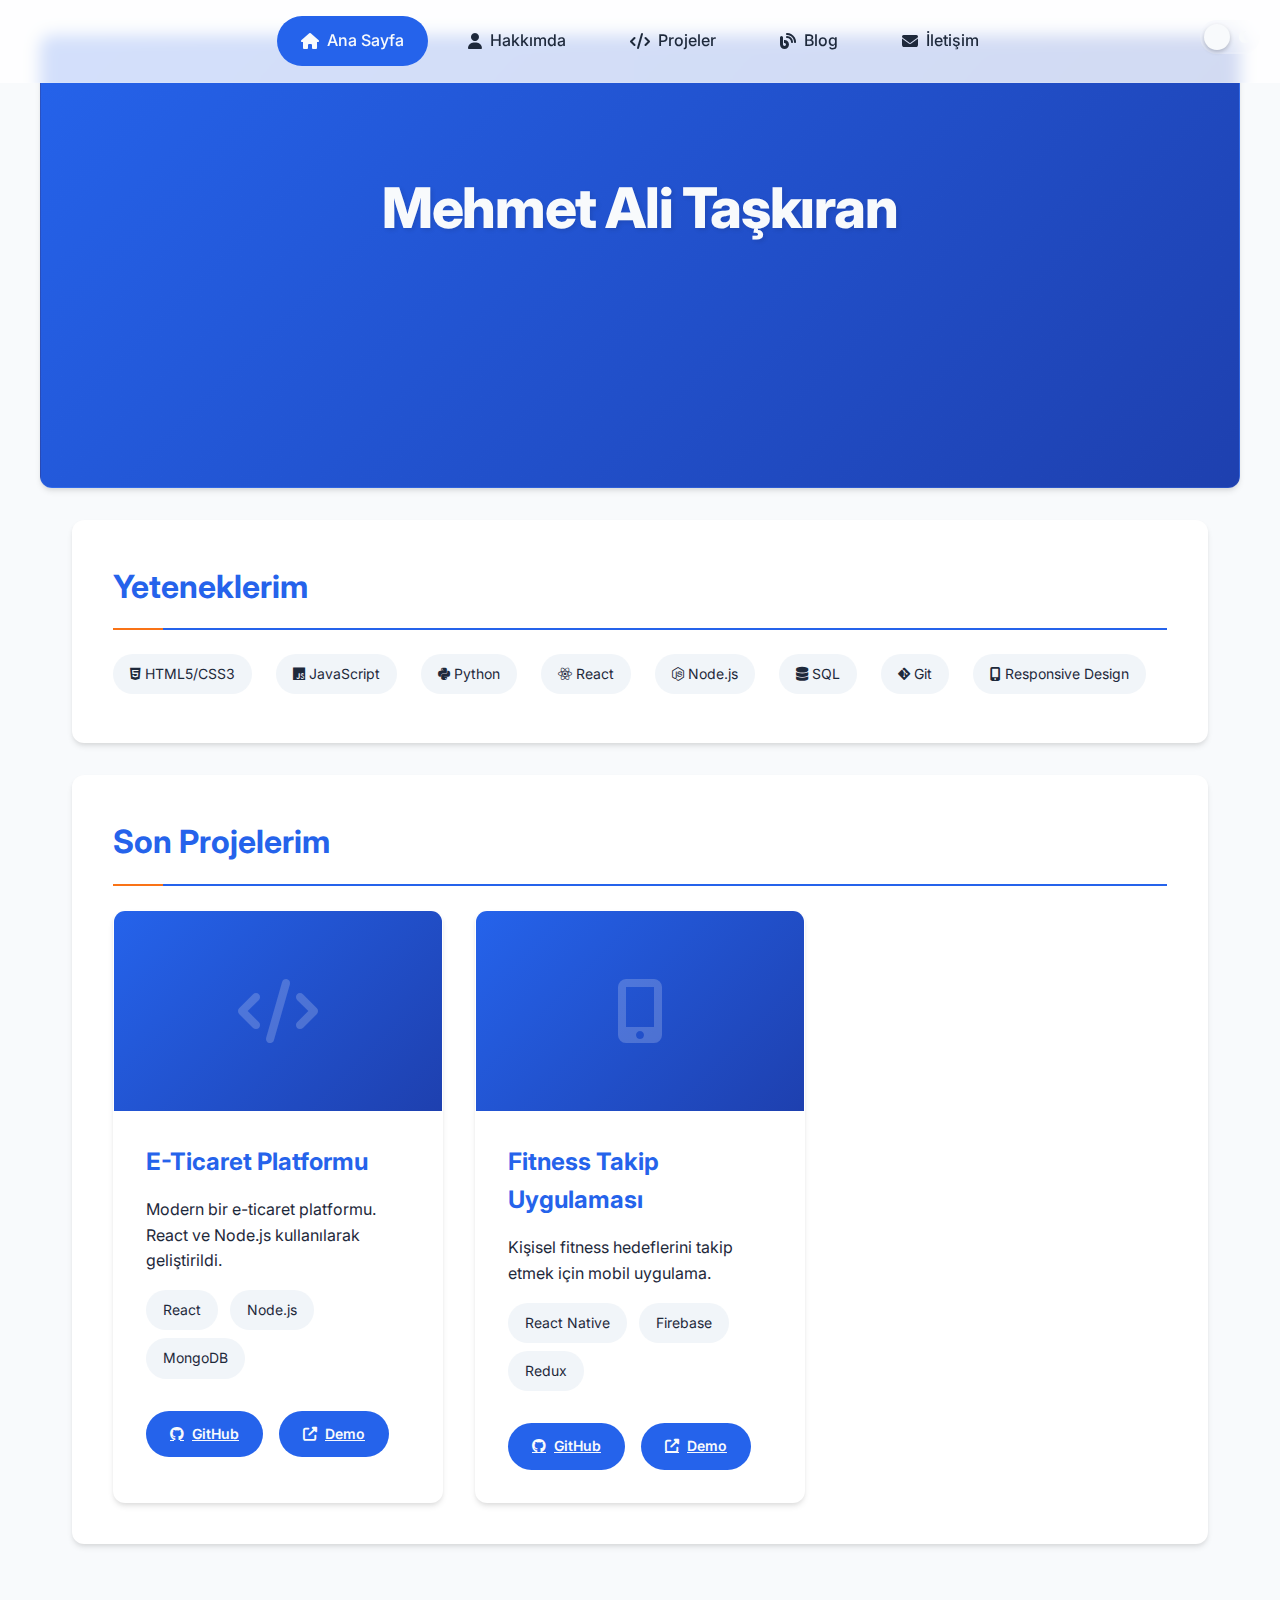
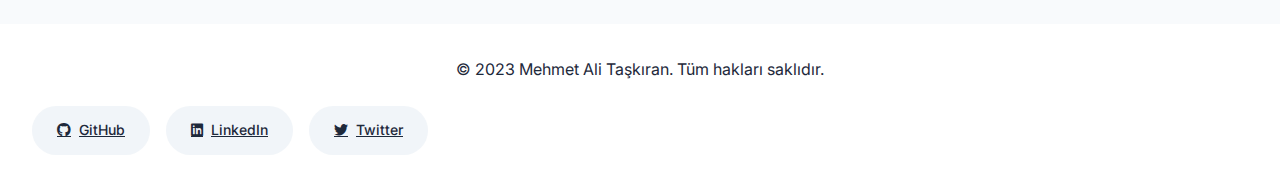
==== commit 7302ccdc: "aa" ====
--- a/index.html
+++ b/index.html
@@ -11,8 +11,6 @@
 </head>
 <body>
     <header>
-        <h1>Mehmet Ali Taşkıran</h1>
-        <p style="font-size: 1.25rem; margin-top: 1rem; opacity: 0.9;">Full Stack Developer & UI/UX Tasarımcı</p>
         <div class="theme-switch-wrapper">
             <label class="theme-switch" for="theme-toggle">
                 <input type="checkbox" id="theme-toggle" />
@@ -37,10 +35,10 @@
     </nav>
 
     <main>
-        <section>
-            <h2>Hoş Geldiniz!</h2>
-            <p style="font-size: 1.1rem; line-height: 1.8; margin-bottom: 2rem;">Merhaba! Ben Mehmet Ali, yazılım geliştirme ve kullanıcı deneyimi tasarımı konularında tutkulu bir geliştiriciyim. Modern web teknolojileri ve yenilikçi çözümler üretme konusunda uzmanım.</p>
-            <div class="hero-buttons" style="display: flex; gap: 1rem; flex-wrap: wrap;">
+        <section class="hero-section">
+            <h1>Mehmet Ali Taşkıran</h1>
+            <p class="subtitle">Full Stack Developer & UI/UX Tasarımcı</p>
+            <div class="hero-buttons" style="display: flex; gap: 1rem; flex-wrap: wrap; margin-top: 2rem;">
                 <a href="projects.html" style="display: inline-flex; align-items: center; gap: 0.5rem; background: linear-gradient(135deg, var(--gradient-start), var(--gradient-end)); color: var(--light-text); padding: 1rem 2rem; border-radius: 9999px; font-weight: 600; transition: var(--transition);"><i class="fas fa-code"></i> Projelerimi Görüntüle</a>
                 <a href="contact.html" style="display: inline-flex; align-items: center; gap: 0.5rem; background: var(--accent-color); color: var(--light-text); padding: 1rem 2rem; border-radius: 9999px; font-weight: 600; transition: var(--transition);"><i class="fas fa-envelope"></i> İletişime Geç</a>
             </div>
--- a/styles/style.css
+++ b/styles/style.css
@@ -57,15 +57,31 @@
 }
 
 header {
+    background: transparent;
+    padding: 1rem 0;
+    position: fixed;
+    width: 100%;
+    z-index: 1001;
+    transition: var(--transition);
+}
+
+header.scrolled {
+    background: var(--nav-bg);
+    backdrop-filter: blur(8px);
+    box-shadow: var(--box-shadow);
+}
+
+.hero-section {
     background: linear-gradient(135deg, var(--gradient-start), var(--gradient-end));
     color: var(--light-text);
-    padding: 4rem 0 6rem 0;
     text-align: center;
+    padding: 8rem 2rem 6rem;
+    margin: -3rem -2rem 2rem;
     position: relative;
     overflow: hidden;
 }
 
-header::before {
+.hero-section::before {
     content: '';
     position: absolute;
     top: 0;
@@ -76,12 +92,37 @@
     opacity: 0.3;
 }
 
-header h1 {
-    margin: 0;
+.hero-section h1 {
     font-size: 3.5rem;
     font-weight: 800;
     letter-spacing: -0.025em;
+    margin-bottom: 1rem;
     text-shadow: 2px 2px 4px rgba(0, 0, 0, 0.1);
+    animation: fadeInUp 0.8s ease-out forwards;
+}
+
+.hero-section .subtitle {
+    font-size: 1.25rem;
+    opacity: 0.9;
+    margin-bottom: 2rem;
+    animation: fadeInUp 0.8s ease-out 0.2s forwards;
+    opacity: 0;
+}
+
+.hero-section .hero-buttons {
+    animation: fadeInUp 0.8s ease-out 0.4s forwards;
+    opacity: 0;
+}
+
+@keyframes fadeInUp {
+    from {
+        opacity: 0;
+        transform: translateY(20px);
+    }
+    to {
+        opacity: 1;
+        transform: translateY(0);
+    }
 }
 
 nav {
@@ -428,6 +469,19 @@
 
 /* Responsive design */
 @media (max-width: 768px) {
+    .hero-section {
+        padding: 6rem 1rem 4rem;
+        margin: -2rem -1rem 2rem;
+    }
+    
+    .hero-section h1 {
+        font-size: 2.5rem;
+    }
+    
+    .hero-section .subtitle {
+        font-size: 1.1rem;
+    }
+    
     header {
         padding: 3rem 0 5rem 0;
     }
